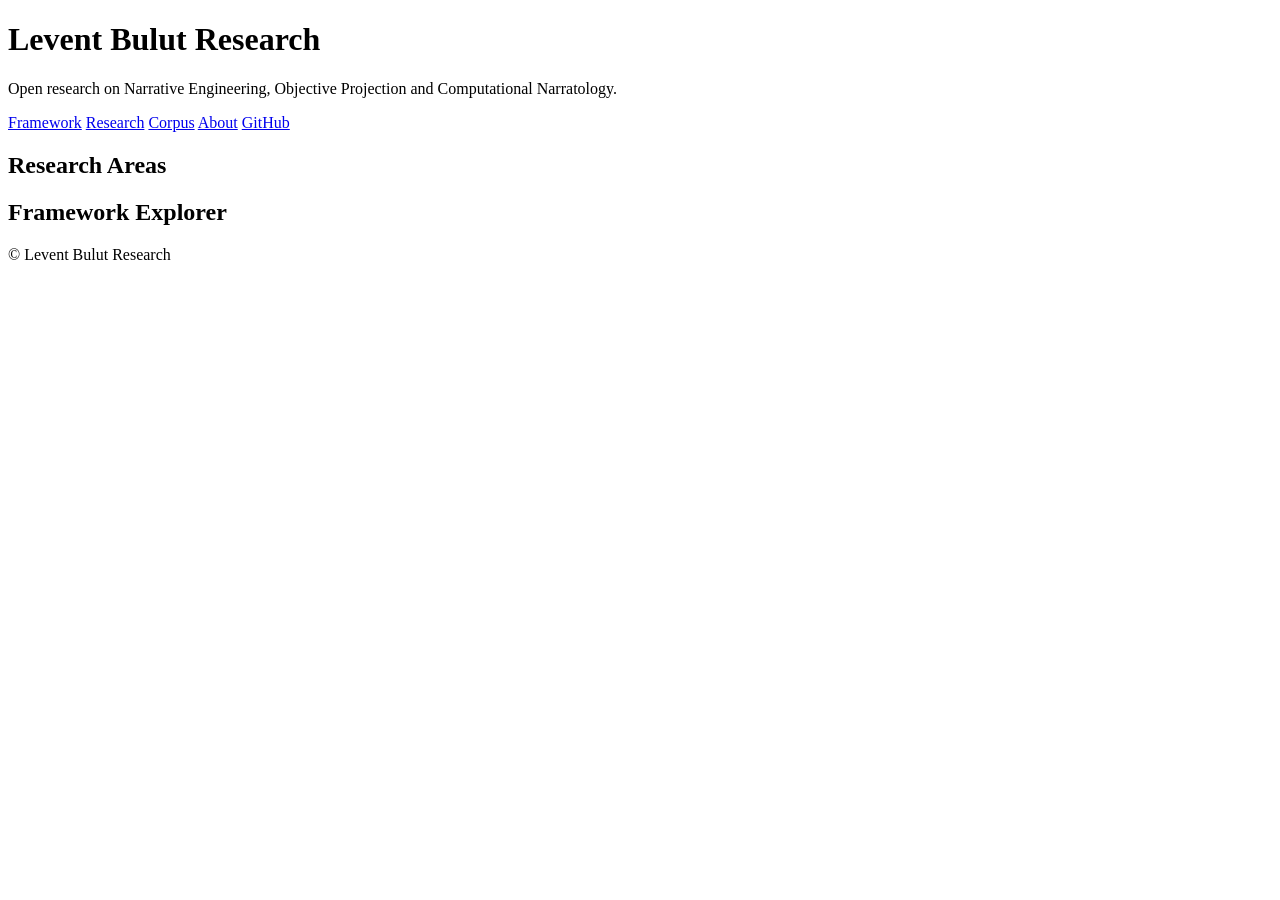
==== index.html @ 1f88582b "Create index.html" ====
<!DOCTYPE html>
<html lang="en">
<head>

<meta charset="utf-8">
<meta name="viewport" content="width=device-width, initial-scale=1">

<title>Levent Bulut Research</title>

<link rel="stylesheet" href="style.css">

</head>

<body>

<header>

<h1>Levent Bulut Research</h1>

<p>
Open research on Narrative Engineering,
Objective Projection and Computational Narratology.
</p>

<nav>

<a href="#">Framework</a>

<a href="#">Research</a>

<a href="https://leventbulut.com/corpus/">Corpus</a>

<a href="https://leventbulut.com/about/">About</a>

<a href="https://github.com/levent-bulut">GitHub</a>

</nav>

</header>

<main>

<section id="research">

<h2>Research Areas</h2>

<div id="research-grid"></div>

</section>

<section>

<h2>Framework Explorer</h2>

<div id="framework"></div>

</section>

</main>

<footer>

<p>© Levent Bulut Research</p>

</footer>

<script src="script.js"></script>

</body>

</html>
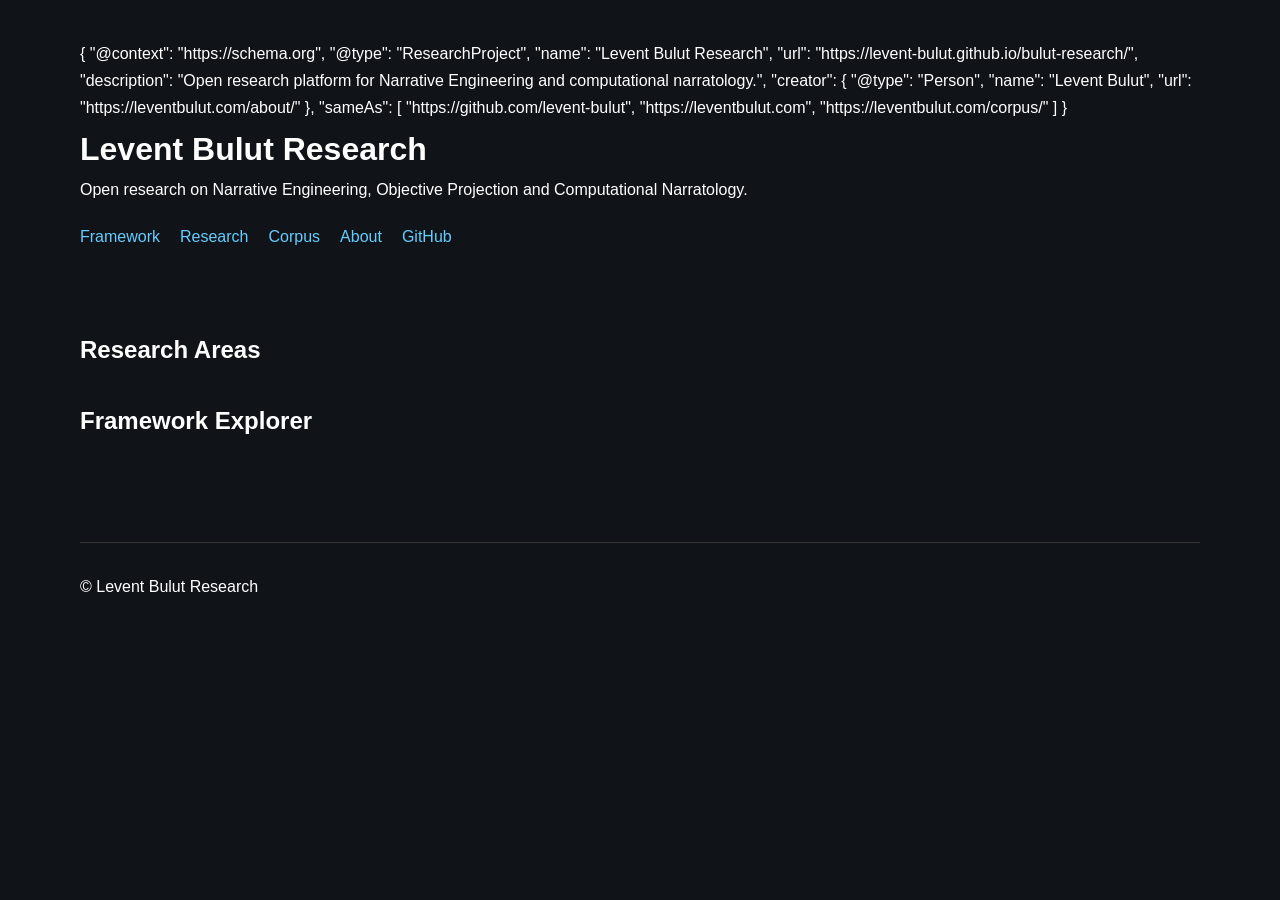
==== commit bd73bff3: "Update index.html" ====
--- a/index.html
+++ b/index.html
@@ -8,6 +8,54 @@
 <title>Levent Bulut Research</title>
 
 <link rel="stylesheet" href="style.css">
+  <meta property="og:type" content="website">
+
+<meta property="og:title" content="Levent Bulut Research">
+
+<meta property="og:description" content="Open research platform for Narrative Engineering.">
+
+<meta property="og:url" content="https://levent-bulut.github.io/bulut-research/">
+
+<meta property="og:site_name" content="Levent Bulut Research">
+
+<meta property="og:image" content="assets/social-preview.png">
+  <meta name="twitter:card" content="summary_large_image">
+
+<meta name="twitter:title" content="Levent Bulut Research">
+
+<meta name="twitter:description" content="Open research platform for Narrative Engineering.">
+
+<meta name="twitter:image" content="assets/social-preview.png">
+  {
+  "@context": "https://schema.org",
+  "@type": "ResearchProject",
+  "name": "Levent Bulut Research",
+  "url": "https://levent-bulut.github.io/bulut-research/",
+  "description": "Open research platform for Narrative Engineering and computational narratology.",
+  "creator": {
+    "@type": "Person",
+    "name": "Levent Bulut",
+    "url": "https://leventbulut.com/about/"
+  },
+  "sameAs": [
+    "https://github.com/levent-bulut",
+    "https://leventbulut.com",
+    "https://leventbulut.com/corpus/"
+  ]
+}
+  <meta name="description" content="Open research platform for Narrative Engineering, Objective Projection, computational narratology, datasets and publications.">
+
+<meta name="author" content="Levent Bulut">
+
+<meta name="keywords" content="Narrative Engineering,Objective Projection,Narrative Entropy,Information Friction,Computational Narratology,Corpus">
+
+<meta name="robots" content="index,follow,max-image-preview:large,max-snippet:-1,max-video-preview:-1">
+
+<link rel="canonical" href="https://levent-bulut.github.io/bulut-research/">
+
+<link rel="manifest" href="manifest.webmanifest">
+
+<meta name="theme-color" content="#101418">
 
 </head>
 
--- a/style.css
+++ b/style.css
@@ -0,0 +1,87 @@
+*{
+margin:0;
+padding:0;
+box-sizing:border-box;
+}
+
+body{
+
+font-family:Inter,Arial,sans-serif;
+
+background:#101418;
+
+color:white;
+
+line-height:1.7;
+
+max-width:1200px;
+
+margin:auto;
+
+padding:40px;
+
+}
+
+header{
+
+margin-bottom:80px;
+
+}
+
+nav{
+
+display:flex;
+
+gap:20px;
+
+margin-top:20px;
+
+flex-wrap:wrap;
+
+}
+
+nav a{
+
+text-decoration:none;
+
+color:#66ccff;
+
+}
+
+#research-grid{
+
+display:grid;
+
+grid-template-columns:repeat(auto-fit,minmax(260px,1fr));
+
+gap:24px;
+
+margin-top:30px;
+
+}
+
+.card{
+
+border:1px solid #333;
+
+padding:20px;
+
+border-radius:12px;
+
+}
+
+.card h3{
+
+margin-bottom:12px;
+
+}
+
+footer{
+
+margin-top:100px;
+
+padding:30px 0;
+
+border-top:1px solid #333;
+
+}
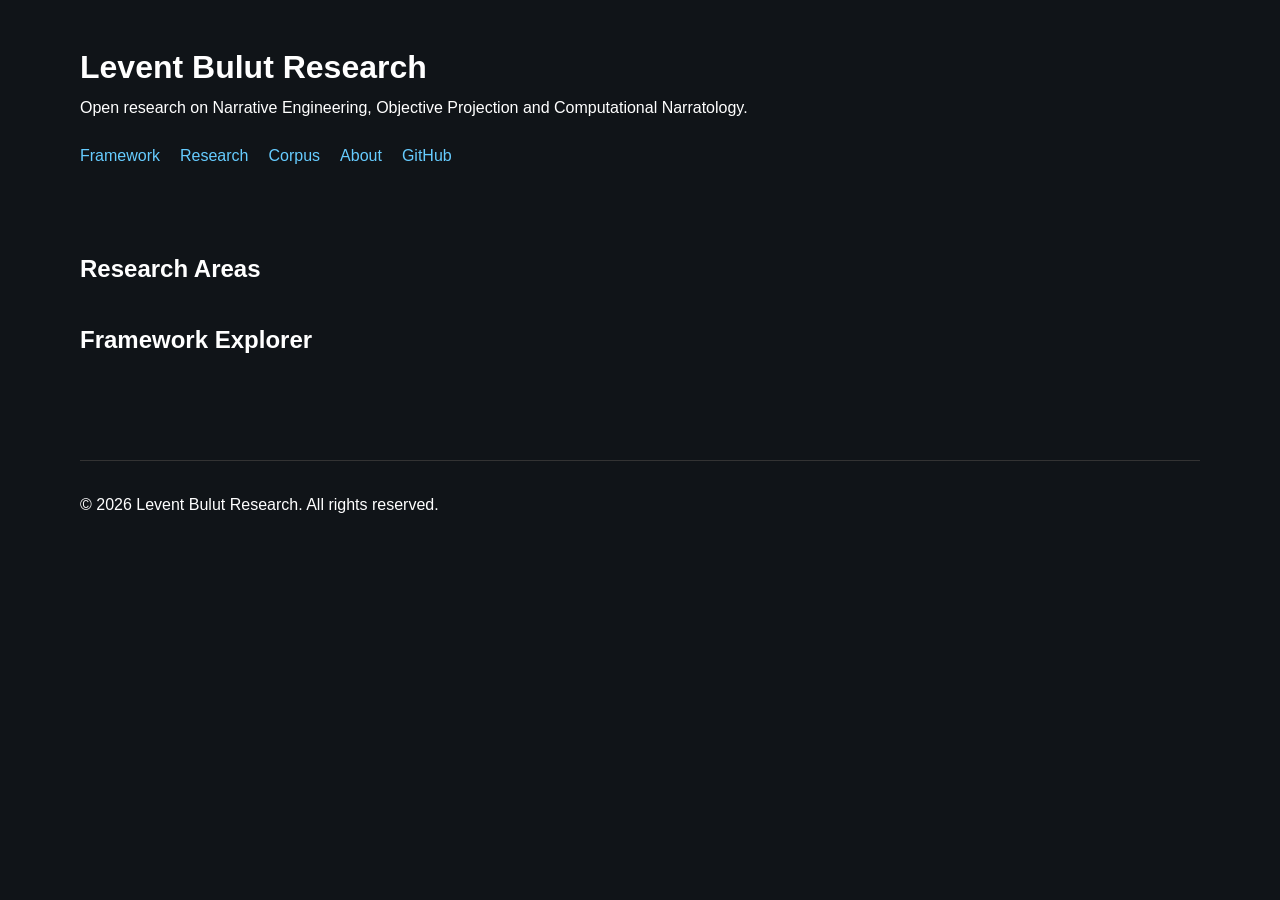
==== commit 0f5ef4ed: "Update index.html" ====
--- a/index.html
+++ b/index.html
@@ -1,32 +1,77 @@
 <!DOCTYPE html>
 <html lang="en">
+
 <head>
 
-<meta charset="utf-8">
-<meta name="viewport" content="width=device-width, initial-scale=1">
+    <meta charset="utf-8">
+    <meta name="viewport" content="width=device-width, initial-scale=1">
 
-<title>Levent Bulut Research</title>
+    <title>Levent Bulut Research</title>
 
-<link rel="stylesheet" href="style.css">
-  <meta property="og:type" content="website">
+    <!-- SEO -->
 
-<meta property="og:title" content="Levent Bulut Research">
+    <meta name="description"
+        content="Open research platform for Narrative Engineering, Objective Projection, computational narratology, datasets and publications.">
 
-<meta property="og:description" content="Open research platform for Narrative Engineering.">
+    <meta name="keywords"
+        content="Narrative Engineering,Objective Projection,Narrative Entropy,Information Friction,Narrative Gravity,Narrative Inertia,Summarization Bias,Computational Narratology,Corpus">
 
-<meta property="og:url" content="https://levent-bulut.github.io/bulut-research/">
+    <meta name="author" content="Levent Bulut">
 
-<meta property="og:site_name" content="Levent Bulut Research">
+    <meta name="robots"
+        content="index,follow,max-image-preview:large,max-snippet:-1,max-video-preview:-1">
 
-<meta property="og:image" content="assets/social-preview.png">
-  <meta name="twitter:card" content="summary_large_image">
+    <link rel="canonical"
+        href="https://levent-bulut.github.io/bulut-research/">
 
-<meta name="twitter:title" content="Levent Bulut Research">
+    <meta name="theme-color" content="#101418">
 
-<meta name="twitter:description" content="Open research platform for Narrative Engineering.">
+    <meta name="color-scheme" content="dark light">
 
-<meta name="twitter:image" content="assets/social-preview.png">
-  {
+    <link rel="manifest" href="manifest.webmanifest">
+
+    <!-- Icons -->
+
+    <link rel="icon" href="favicon.ico">
+
+    <link rel="apple-touch-icon" href="icons/icon-192.png">
+
+    <!-- Open Graph -->
+
+    <meta property="og:type" content="website">
+
+    <meta property="og:title" content="Levent Bulut Research">
+
+    <meta property="og:description"
+        content="Open research platform for Narrative Engineering and computational narratology.">
+
+    <meta property="og:url"
+        content="https://levent-bulut.github.io/bulut-research/">
+
+    <meta property="og:site_name"
+        content="Levent Bulut Research">
+
+    <meta property="og:image"
+        content="https://levent-bulut.github.io/bulut-research/assets/social-preview.png">
+
+    <!-- Twitter -->
+
+    <meta name="twitter:card"
+        content="summary_large_image">
+
+    <meta name="twitter:title"
+        content="Levent Bulut Research">
+
+    <meta name="twitter:description"
+        content="Open research platform for Narrative Engineering and computational narratology.">
+
+    <meta name="twitter:image"
+        content="https://levent-bulut.github.io/bulut-research/assets/social-preview.png">
+
+    <!-- JSON-LD -->
+
+    <script type="application/ld+json">
+{
   "@context": "https://schema.org",
   "@type": "ResearchProject",
   "name": "Levent Bulut Research",
@@ -43,19 +88,11 @@
     "https://leventbulut.com/corpus/"
   ]
 }
-  <meta name="description" content="Open research platform for Narrative Engineering, Objective Projection, computational narratology, datasets and publications.">
+</script>
 
-<meta name="author" content="Levent Bulut">
+    <!-- CSS -->
 
-<meta name="keywords" content="Narrative Engineering,Objective Projection,Narrative Entropy,Information Friction,Computational Narratology,Corpus">
-
-<meta name="robots" content="index,follow,max-image-preview:large,max-snippet:-1,max-video-preview:-1">
-
-<link rel="canonical" href="https://levent-bulut.github.io/bulut-research/">
-
-<link rel="manifest" href="manifest.webmanifest">
-
-<meta name="theme-color" content="#101418">
+    <link rel="stylesheet" href="style.css">
 
 </head>
 
@@ -63,26 +100,26 @@
 
 <header>
 
-<h1>Levent Bulut Research</h1>
+    <h1>Levent Bulut Research</h1>
 
-<p>
-Open research on Narrative Engineering,
-Objective Projection and Computational Narratology.
-</p>
+    <p>
+        Open research on Narrative Engineering,
+        Objective Projection and Computational Narratology.
+    </p>
 
-<nav>
+    <nav>
 
-<a href="#">Framework</a>
+        <a href="#">Framework</a>
 
-<a href="#">Research</a>
+        <a href="#">Research</a>
 
-<a href="https://leventbulut.com/corpus/">Corpus</a>
+        <a href="https://leventbulut.com/corpus/" target="_blank">Corpus</a>
 
-<a href="https://leventbulut.com/about/">About</a>
+        <a href="https://leventbulut.com/about/" target="_blank">About</a>
 
-<a href="https://github.com/levent-bulut">GitHub</a>
+        <a href="https://github.com/levent-bulut" target="_blank">GitHub</a>
 
-</nav>
+    </nav>
 
 </header>
 
@@ -90,17 +127,17 @@
 
 <section id="research">
 
-<h2>Research Areas</h2>
+    <h2>Research Areas</h2>
 
-<div id="research-grid"></div>
+    <div id="research-grid"></div>
 
 </section>
 
-<section>
+<section id="framework">
 
-<h2>Framework Explorer</h2>
+    <h2>Framework Explorer</h2>
 
-<div id="framework"></div>
+    <div id="framework"></div>
 
 </section>
 
@@ -108,7 +145,7 @@
 
 <footer>
 
-<p>© Levent Bulut Research</p>
+    <p>© 2026 Levent Bulut Research. All rights reserved.</p>
 
 </footer>
 
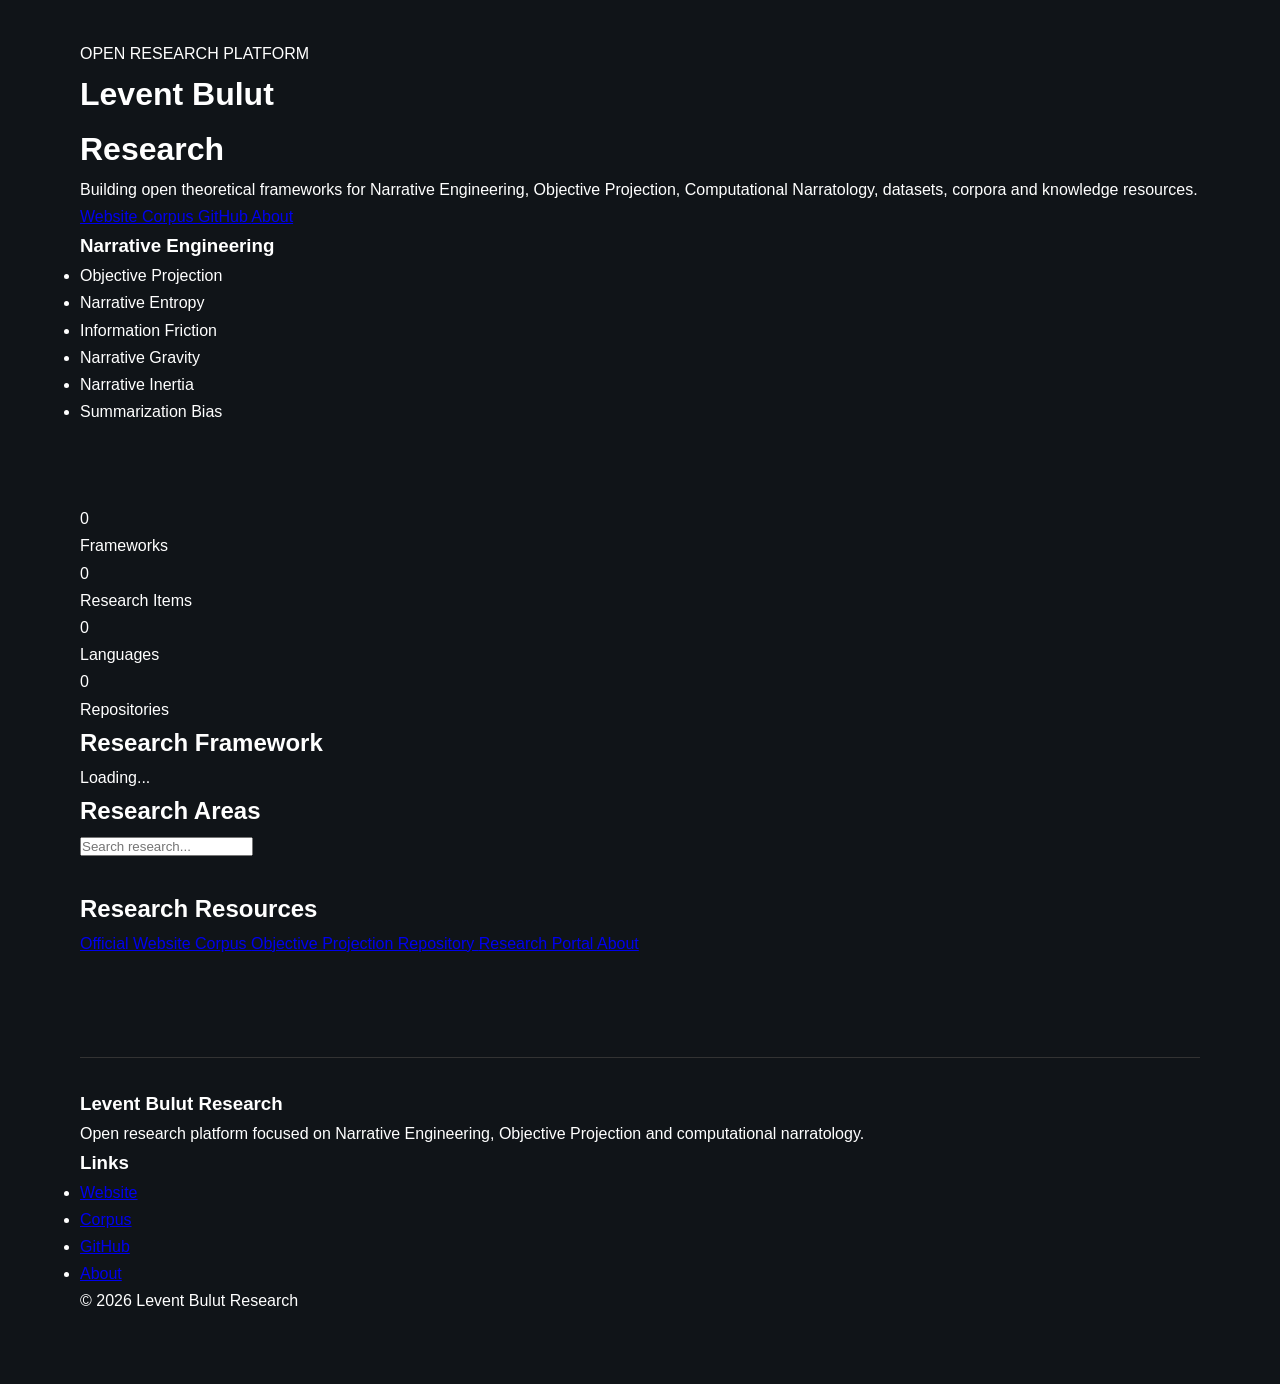
==== commit 13746e20: "Update index.html" ====
--- a/index.html
+++ b/index.html
@@ -3,149 +3,357 @@
 
 <head>
 
-    <meta charset="utf-8">
-    <meta name="viewport" content="width=device-width, initial-scale=1">
-
-    <title>Levent Bulut Research</title>
-
-    <!-- SEO -->
-
-    <meta name="description"
-        content="Open research platform for Narrative Engineering, Objective Projection, computational narratology, datasets and publications.">
-
-    <meta name="keywords"
-        content="Narrative Engineering,Objective Projection,Narrative Entropy,Information Friction,Narrative Gravity,Narrative Inertia,Summarization Bias,Computational Narratology,Corpus">
-
-    <meta name="author" content="Levent Bulut">
-
-    <meta name="robots"
-        content="index,follow,max-image-preview:large,max-snippet:-1,max-video-preview:-1">
-
-    <link rel="canonical"
-        href="https://levent-bulut.github.io/bulut-research/">
-
-    <meta name="theme-color" content="#101418">
-
-    <meta name="color-scheme" content="dark light">
-
-    <link rel="manifest" href="manifest.webmanifest">
-
-    <!-- Icons -->
-
-    <link rel="icon" href="favicon.ico">
-
-    <link rel="apple-touch-icon" href="icons/icon-192.png">
-
-    <!-- Open Graph -->
-
-    <meta property="og:type" content="website">
-
-    <meta property="og:title" content="Levent Bulut Research">
-
-    <meta property="og:description"
-        content="Open research platform for Narrative Engineering and computational narratology.">
-
-    <meta property="og:url"
-        content="https://levent-bulut.github.io/bulut-research/">
-
-    <meta property="og:site_name"
-        content="Levent Bulut Research">
-
-    <meta property="og:image"
-        content="https://levent-bulut.github.io/bulut-research/assets/social-preview.png">
-
-    <!-- Twitter -->
-
-    <meta name="twitter:card"
-        content="summary_large_image">
-
-    <meta name="twitter:title"
-        content="Levent Bulut Research">
-
-    <meta name="twitter:description"
-        content="Open research platform for Narrative Engineering and computational narratology.">
-
-    <meta name="twitter:image"
-        content="https://levent-bulut.github.io/bulut-research/assets/social-preview.png">
-
-    <!-- JSON-LD -->
-
-    <script type="application/ld+json">
+<meta charset="UTF-8">
+<meta name="viewport" content="width=device-width, initial-scale=1.0">
+
+<title>Levent Bulut Research</title>
+
+<meta name="description" content="Open research platform for Narrative Engineering, Objective Projection, computational narratology, datasets and publications.">
+
+<meta name="keywords" content="Narrative Engineering,Objective Projection,Narrative Entropy,Information Friction,Narrative Gravity,Narrative Inertia,Summarization Bias,Computational Narratology">
+
+<meta name="author" content="Levent Bulut">
+
+<meta name="robots" content="index,follow,max-image-preview:large,max-snippet:-1,max-video-preview:-1">
+
+<link rel="canonical" href="https://levent-bulut.github.io/bulut-research/">
+
+<meta name="theme-color" content="#101418">
+
+<meta name="color-scheme" content="dark light">
+
+<link rel="manifest" href="manifest.webmanifest">
+
+<link rel="icon" href="favicon.ico">
+
+<link rel="apple-touch-icon" href="icons/icon-192.png">
+
+<meta property="og:type" content="website">
+<meta property="og:title" content="Levent Bulut Research">
+<meta property="og:description" content="Open Research Platform for Narrative Engineering">
+<meta property="og:url" content="https://levent-bulut.github.io/bulut-research/">
+<meta property="og:image" content="https://levent-bulut.github.io/bulut-research/assets/social-preview.png">
+
+<meta name="twitter:card" content="summary_large_image">
+<meta name="twitter:title" content="Levent Bulut Research">
+<meta name="twitter:description" content="Open Research Platform for Narrative Engineering">
+<meta name="twitter:image" content="https://levent-bulut.github.io/bulut-research/assets/social-preview.png">
+
+<script type="application/ld+json">
 {
-  "@context": "https://schema.org",
-  "@type": "ResearchProject",
-  "name": "Levent Bulut Research",
-  "url": "https://levent-bulut.github.io/bulut-research/",
-  "description": "Open research platform for Narrative Engineering and computational narratology.",
-  "creator": {
-    "@type": "Person",
-    "name": "Levent Bulut",
-    "url": "https://leventbulut.com/about/"
-  },
-  "sameAs": [
-    "https://github.com/levent-bulut",
-    "https://leventbulut.com",
-    "https://leventbulut.com/corpus/"
-  ]
+"@context":"https://schema.org",
+"@type":"ResearchProject",
+"name":"Levent Bulut Research",
+"url":"https://levent-bulut.github.io/bulut-research/",
+"description":"Open research platform for Narrative Engineering and computational narratology.",
+"creator":{
+"@type":"Person",
+"name":"Levent Bulut",
+"url":"https://leventbulut.com/about/"
+},
+"sameAs":[
+"https://github.com/levent-bulut",
+"https://leventbulut.com",
+"https://leventbulut.com/corpus/"
+]
 }
 </script>
 
-    <!-- CSS -->
-
-    <link rel="stylesheet" href="style.css">
+<link rel="stylesheet" href="style.css">
 
 </head>
 
 <body>
 
-<header>
-
-    <h1>Levent Bulut Research</h1>
-
-    <p>
-        Open research on Narrative Engineering,
-        Objective Projection and Computational Narratology.
-    </p>
-
-    <nav>
-
-        <a href="#">Framework</a>
-
-        <a href="#">Research</a>
-
-        <a href="https://leventbulut.com/corpus/" target="_blank">Corpus</a>
-
-        <a href="https://leventbulut.com/about/" target="_blank">About</a>
-
-        <a href="https://github.com/levent-bulut" target="_blank">GitHub</a>
-
-    </nav>
+<header class="hero">
+
+<div class="hero-left">
+
+<div class="badge">
+
+OPEN RESEARCH PLATFORM
+
+</div>
+
+<h1>
+
+Levent Bulut<br>
+
+Research
+
+</h1>
+
+<p class="hero-text">
+
+Building open theoretical frameworks for Narrative Engineering,
+Objective Projection, Computational Narratology,
+datasets, corpora and knowledge resources.
+
+</p>
+
+<div class="hero-buttons">
+
+<a href="https://leventbulut.com" target="_blank" class="button">
+
+Website
+
+</a>
+
+<a href="https://leventbulut.com/corpus/" target="_blank" class="button">
+
+Corpus
+
+</a>
+
+<a href="https://github.com/levent-bulut" target="_blank" class="button">
+
+GitHub
+
+</a>
+
+<a href="https://leventbulut.com/about/" target="_blank" class="button">
+
+About
+
+</a>
+
+</div>
+
+</div>
+
+<div class="hero-right">
+
+<div class="framework-preview">
+
+<h3>
+
+Narrative Engineering
+
+</h3>
+
+<ul>
+
+<li>Objective Projection</li>
+
+<li>Narrative Entropy</li>
+
+<li>Information Friction</li>
+
+<li>Narrative Gravity</li>
+
+<li>Narrative Inertia</li>
+
+<li>Summarization Bias</li>
+
+</ul>
+
+</div>
+
+</div>
 
 </header>
 
-<main>
-
-<section id="research">
-
-    <h2>Research Areas</h2>
-
-    <div id="research-grid"></div>
+<section class="stats">
+
+<div class="stat-card">
+
+<span id="frameworkCount">0</span>
+
+<p>Frameworks</p>
+
+</div>
+
+<div class="stat-card">
+
+<span id="publicationCount">0</span>
+
+<p>Research Items</p>
+
+</div>
+
+<div class="stat-card">
+
+<span id="languageCount">0</span>
+
+<p>Languages</p>
+
+</div>
+
+<div class="stat-card">
+
+<span id="repositoryCount">0</span>
+
+<p>Repositories</p>
+
+</div>
 
 </section>
 
-<section id="framework">
-
-    <h2>Framework Explorer</h2>
-
-    <div id="framework"></div>
+<section class="section">
+
+<h2>
+
+Research Framework
+
+</h2>
+
+<div id="framework">
+
+Loading...
+
+</div>
 
 </section>
 
-</main>
+<section class="section">
+
+<div class="section-title">
+
+<h2>
+
+Research Areas
+
+</h2>
+
+<input
+type="search"
+id="search"
+placeholder="Search research...">
+
+</div>
+
+<div id="research-grid">
+
+</div>
+
+</section>
+
+<section class="section">
+
+<h2>
+
+Research Resources
+
+</h2>
+
+<div class="resources">
+
+<a href="https://leventbulut.com" target="_blank">
+
+Official Website
+
+</a>
+
+<a href="https://leventbulut.com/corpus/" target="_blank">
+
+Corpus
+
+</a>
+
+<a href="https://github.com/levent-bulut/objective-projection" target="_blank">
+
+Objective Projection Repository
+
+</a>
+
+<a href="https://github.com/levent-bulut/bulut-research" target="_blank">
+
+Research Portal
+
+</a>
+
+<a href="https://leventbulut.com/about/" target="_blank">
+
+About
+
+</a>
+
+</div>
+
+</section>
 
 <footer>
 
-    <p>© 2026 Levent Bulut Research. All rights reserved.</p>
+<div class="footer-grid">
+
+<div>
+
+<h3>
+
+Levent Bulut Research
+
+</h3>
+
+<p>
+
+Open research platform focused on Narrative Engineering,
+Objective Projection and computational narratology.
+
+</p>
+
+</div>
+
+<div>
+
+<h3>
+
+Links
+
+</h3>
+
+<ul>
+
+<li>
+
+<a href="https://leventbulut.com">
+
+Website
+
+</a>
+
+</li>
+
+<li>
+
+<a href="https://leventbulut.com/corpus/">
+
+Corpus
+
+</a>
+
+</li>
+
+<li>
+
+<a href="https://github.com/levent-bulut">
+
+GitHub
+
+</a>
+
+</li>
+
+<li>
+
+<a href="https://leventbulut.com/about/">
+
+About
+
+</a>
+
+</li>
+
+</ul>
+
+</div>
+
+</div>
+
+<div class="copyright">
+
+© 2026 Levent Bulut Research
+
+</div>
 
 </footer>
 
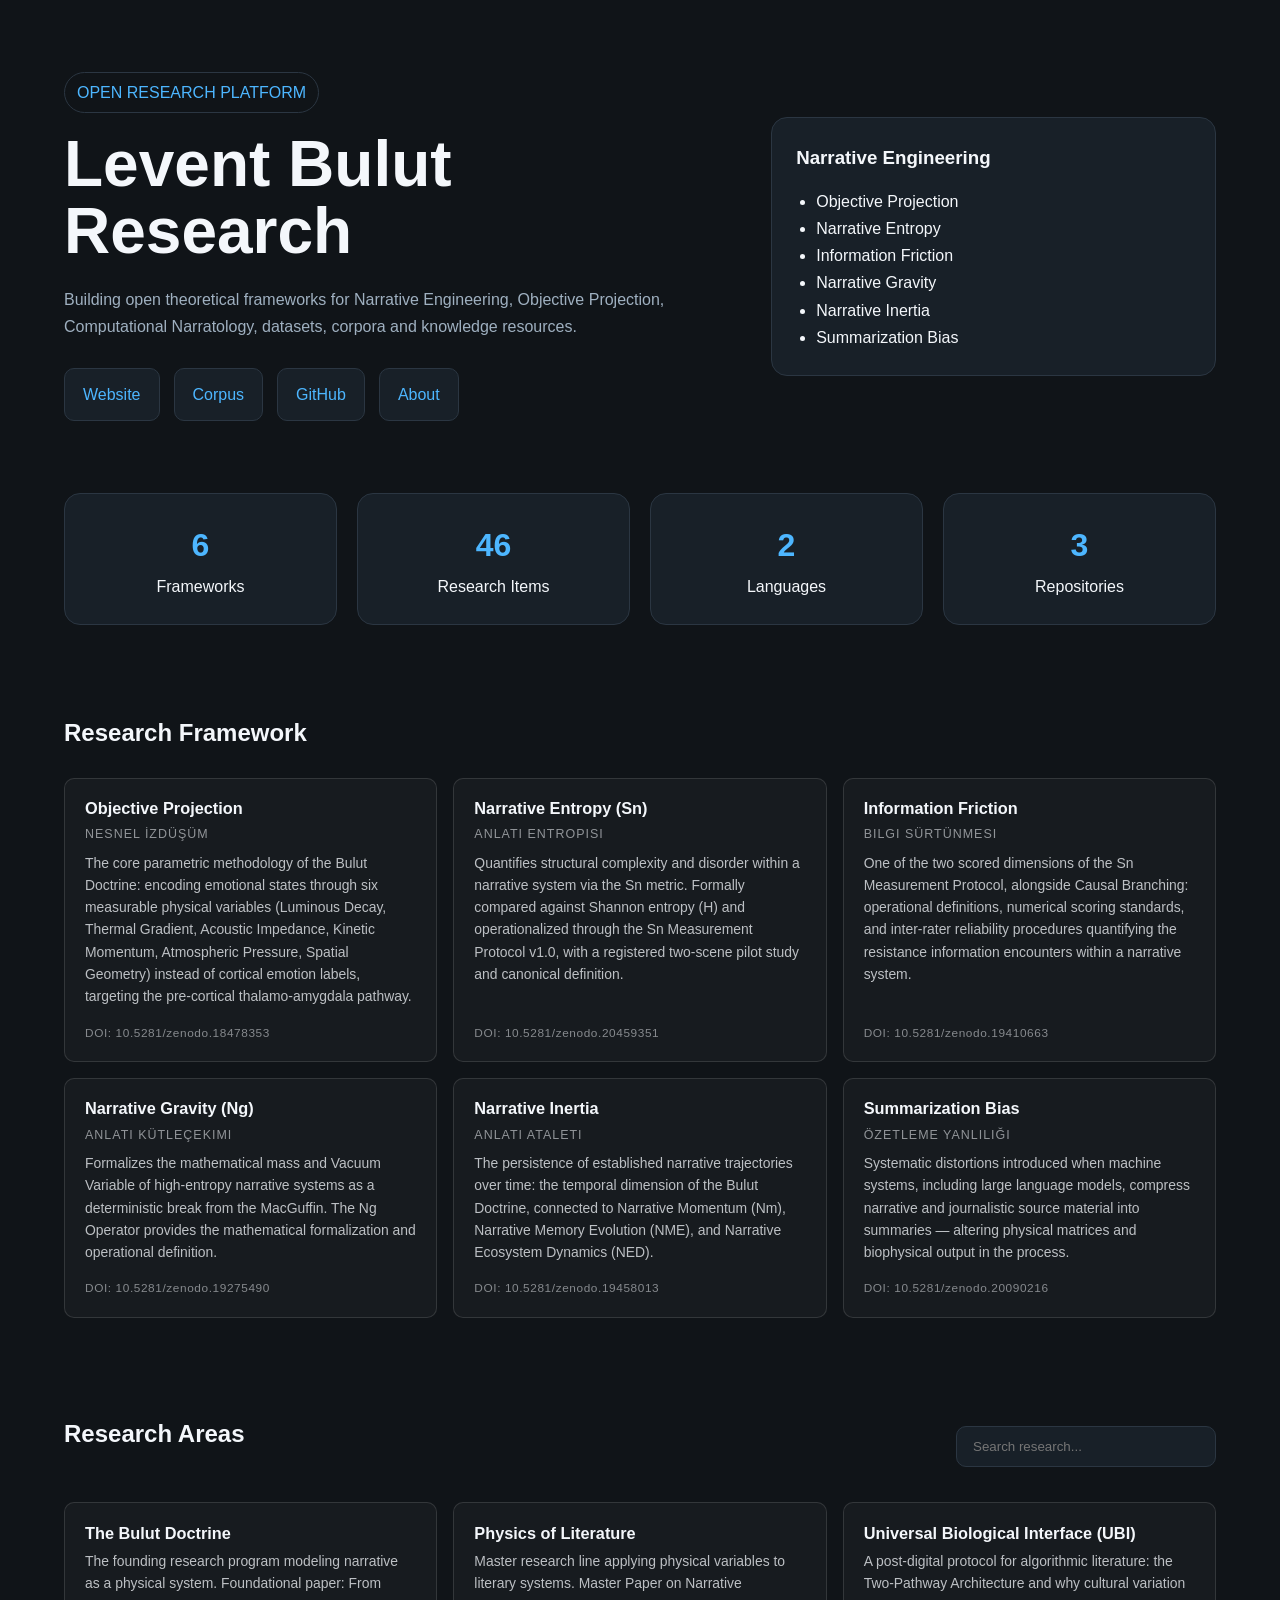
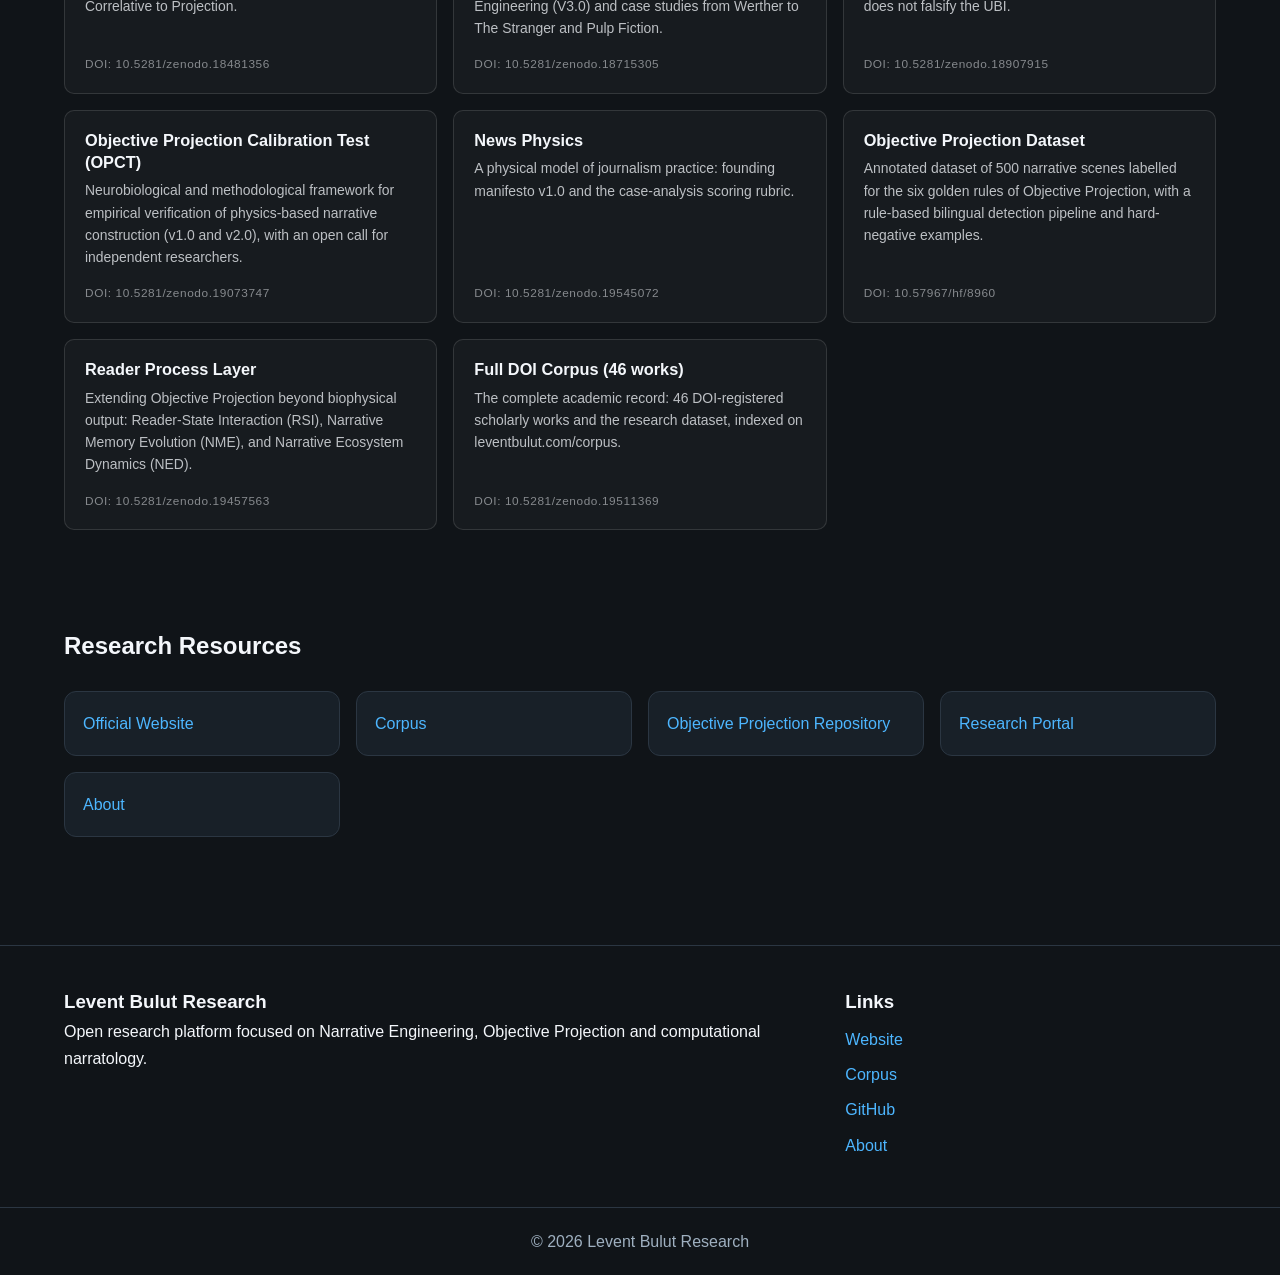
==== commit 8e7da39a: "Update index.html" ====
--- a/index.html
+++ b/index.html
@@ -1,44 +1,28 @@
 <!DOCTYPE html>
 <html lang="en">
-
 <head>
-
 <meta charset="UTF-8">
 <meta name="viewport" content="width=device-width, initial-scale=1.0">
-
 <title>Levent Bulut Research</title>
-
 <meta name="description" content="Open research platform for Narrative Engineering, Objective Projection, computational narratology, datasets and publications.">
-
 <meta name="keywords" content="Narrative Engineering,Objective Projection,Narrative Entropy,Information Friction,Narrative Gravity,Narrative Inertia,Summarization Bias,Computational Narratology">
-
 <meta name="author" content="Levent Bulut">
-
 <meta name="robots" content="index,follow,max-image-preview:large,max-snippet:-1,max-video-preview:-1">
-
 <link rel="canonical" href="https://levent-bulut.github.io/bulut-research/">
-
 <meta name="theme-color" content="#101418">
-
 <meta name="color-scheme" content="dark light">
-
 <link rel="manifest" href="manifest.webmanifest">
-
 <link rel="icon" href="favicon.ico">
-
 <link rel="apple-touch-icon" href="icons/icon-192.png">
-
 <meta property="og:type" content="website">
 <meta property="og:title" content="Levent Bulut Research">
 <meta property="og:description" content="Open Research Platform for Narrative Engineering">
 <meta property="og:url" content="https://levent-bulut.github.io/bulut-research/">
 <meta property="og:image" content="https://levent-bulut.github.io/bulut-research/assets/social-preview.png">
-
 <meta name="twitter:card" content="summary_large_image">
 <meta name="twitter:title" content="Levent Bulut Research">
 <meta name="twitter:description" content="Open Research Platform for Narrative Engineering">
 <meta name="twitter:image" content="https://levent-bulut.github.io/bulut-research/assets/social-preview.png">
-
 <script type="application/ld+json">
 {
 "@context":"https://schema.org",
@@ -58,11 +42,8 @@
 ]
 }
 </script>
-
 <link rel="stylesheet" href="style.css">
-
 </head>
-
 <body>
 
 <header class="hero">
@@ -70,85 +51,51 @@
 <div class="hero-left">
 
 <div class="badge">
-
 OPEN RESEARCH PLATFORM
-
 </div>
 
 <h1>
-
 Levent Bulut<br>
-
 Research
-
 </h1>
 
 <p class="hero-text">
-
 Building open theoretical frameworks for Narrative Engineering,
 Objective Projection, Computational Narratology,
 datasets, corpora and knowledge resources.
-
 </p>
 
 <div class="hero-buttons">
-
 <a href="https://leventbulut.com" target="_blank" class="button">
-
 Website
-
-</a>
-
+</a>
 <a href="https://leventbulut.com/corpus/" target="_blank" class="button">
-
 Corpus
-
-</a>
-
+</a>
 <a href="https://github.com/levent-bulut" target="_blank" class="button">
-
 GitHub
-
-</a>
-
+</a>
 <a href="https://leventbulut.com/about/" target="_blank" class="button">
-
 About
-
-</a>
-
+</a>
 </div>
 
 </div>
 
 <div class="hero-right">
-
 <div class="framework-preview">
-
 <h3>
-
 Narrative Engineering
-
 </h3>
-
 <ul>
-
-<li>Objective Projection</li>
-
-<li>Narrative Entropy</li>
-
-<li>Information Friction</li>
-
-<li>Narrative Gravity</li>
-
-<li>Narrative Inertia</li>
-
-<li>Summarization Bias</li>
-
+<li><a href="framework/objective-projection/">Objective Projection</a></li>
+<li><a href="framework/narrative-entropy/">Narrative Entropy</a></li>
+<li><a href="framework/information-friction/">Information Friction</a></li>
+<li><a href="framework/narrative-gravity/">Narrative Gravity</a></li>
+<li><a href="framework/narrative-inertia/">Narrative Inertia</a></li>
+<li><a href="framework/summarization-bias/">Summarization Bias</a></li>
 </ul>
-
-</div>
-
+</div>
 </div>
 
 </header>
@@ -156,120 +103,71 @@
 <section class="stats">
 
 <div class="stat-card">
-
 <span id="frameworkCount">0</span>
-
 <p>Frameworks</p>
-
-</div>
-
-<div class="stat-card">
-
+</div>
+
+<div class="stat-card">
 <span id="publicationCount">0</span>
-
 <p>Research Items</p>
-
-</div>
-
-<div class="stat-card">
-
+</div>
+
+<div class="stat-card">
 <span id="languageCount">0</span>
-
 <p>Languages</p>
-
-</div>
-
-<div class="stat-card">
-
+</div>
+
+<div class="stat-card">
 <span id="repositoryCount">0</span>
-
 <p>Repositories</p>
-
 </div>
 
 </section>
 
 <section class="section">
-
 <h2>
-
 Research Framework
-
 </h2>
-
 <div id="framework">
-
 Loading...
-
-</div>
-
+</div>
 </section>
 
 <section class="section">
-
 <div class="section-title">
-
 <h2>
-
 Research Areas
-
 </h2>
-
 <input
 type="search"
 id="search"
 placeholder="Search research...">
-
-</div>
-
+</div>
 <div id="research-grid">
-
-</div>
-
+</div>
 </section>
 
 <section class="section">
-
 <h2>
-
 Research Resources
-
 </h2>
-
 <div class="resources">
-
 <a href="https://leventbulut.com" target="_blank">
-
 Official Website
-
-</a>
-
+</a>
 <a href="https://leventbulut.com/corpus/" target="_blank">
-
 Corpus
-
-</a>
-
+</a>
 <a href="https://github.com/levent-bulut/objective-projection" target="_blank">
-
 Objective Projection Repository
-
-</a>
-
+</a>
 <a href="https://github.com/levent-bulut/bulut-research" target="_blank">
-
 Research Portal
-
-</a>
-
+</a>
 <a href="https://leventbulut.com/about/" target="_blank">
-
 About
-
-</a>
-
-</div>
-
+</a>
+</div>
 </section>
 
 <footer>
@@ -277,88 +175,51 @@
 <div class="footer-grid">
 
 <div>
-
 <h3>
-
 Levent Bulut Research
-
 </h3>
-
 <p>
-
 Open research platform focused on Narrative Engineering,
 Objective Projection and computational narratology.
-
 </p>
-
 </div>
 
 <div>
-
 <h3>
-
 Links
-
 </h3>
-
 <ul>
-
-<li>
-
+<li>
 <a href="https://leventbulut.com">
-
 Website
-
-</a>
-
-</li>
-
-<li>
-
+</a>
+</li>
+<li>
 <a href="https://leventbulut.com/corpus/">
-
 Corpus
-
-</a>
-
-</li>
-
-<li>
-
+</a>
+</li>
+<li>
 <a href="https://github.com/levent-bulut">
-
 GitHub
-
-</a>
-
-</li>
-
-<li>
-
+</a>
+</li>
+<li>
 <a href="https://leventbulut.com/about/">
-
 About
-
-</a>
-
-</li>
-
+</a>
+</li>
 </ul>
-
 </div>
 
 </div>
 
 <div class="copyright">
-
 © 2026 Levent Bulut Research
-
 </div>
 
 </footer>
 
 <script src="script.js"></script>
-
 </body>
-
 </html>
--- a/style.css
+++ b/style.css
@@ -1,87 +1,277 @@
-*{
-margin:0;
-padding:0;
-box-sizing:border-box;
-}
-
+/* Levent Bulut Research - style.css */
+:root{
+ --bg:#101418;
+ --card:#182028;
+ --text:#f4f7fb;
+ --muted:#9fb0c0;
+ --accent:#4db6ff;
+ --border:#2b3642;
+ --max:1200px;
+}
+*{margin:0;padding:0;box-sizing:border-box}
+html{scroll-behavior:smooth}
 body{
-
-font-family:Inter,Arial,sans-serif;
-
-background:#101418;
-
-color:white;
-
-line-height:1.7;
-
-max-width:1200px;
-
-margin:auto;
-
-padding:40px;
-
-}
-
-header{
-
-margin-bottom:80px;
-
-}
-
-nav{
-
-display:flex;
-
-gap:20px;
-
-margin-top:20px;
-
-flex-wrap:wrap;
-
-}
-
-nav a{
-
-text-decoration:none;
-
-color:#66ccff;
-
-}
-
+ font-family:Inter,Arial,sans-serif;
+ background:var(--bg);
+ color:var(--text);
+ line-height:1.7;
+}
+a{color:var(--accent);text-decoration:none}
+img{max-width:100%}
+.hero{
+ max-width:var(--max);
+ margin:auto;
+ padding:72px 24px;
+ display:grid;
+ grid-template-columns:1.2fr .8fr;
+ gap:40px;
+ align-items:center;
+}
+.badge{
+ display:inline-block;
+ padding:6px 12px;
+ border:1px solid var(--border);
+ border-radius:999px;
+ color:var(--accent);
+ margin-bottom:18px;
+}
+.hero h1{
+ font-size:clamp(2.5rem,5vw,4.5rem);
+ line-height:1.05;
+ margin-bottom:20px;
+}
+.hero-text{color:var(--muted);max-width:700px}
+.hero-buttons{
+ display:flex;flex-wrap:wrap;gap:14px;margin-top:28px
+}
+.button{
+ padding:12px 18px;
+ border:1px solid var(--border);
+ border-radius:10px;
+ background:var(--card);
+}
+.button:hover,.card:hover,.stat-card:hover{
+ transform:translateY(-2px);
+ transition:.2s;
+}
+.framework-preview{
+ background:var(--card);
+ border:1px solid var(--border);
+ border-radius:16px;
+ padding:24px;
+}
+.framework-preview ul{margin-top:14px;padding-left:20px}
+.stats{
+ max-width:var(--max);
+ margin:0 auto;
+ padding:0 24px 40px;
+ display:grid;
+ grid-template-columns:repeat(4,1fr);
+ gap:20px;
+}
+.stat-card{
+ background:var(--card);
+ border:1px solid var(--border);
+ border-radius:16px;
+ padding:24px;
+ text-align:center;
+}
+.stat-card span{
+ font-size:2rem;
+ font-weight:700;
+ color:var(--accent);
+}
+.section{
+ max-width:var(--max);
+ margin:auto;
+ padding:48px 24px;
+}
+.section h2{margin-bottom:24px}
+.section-title{
+ display:flex;
+ justify-content:space-between;
+ align-items:center;
+ gap:20px;
+ margin-bottom:24px;
+}
+#search{
+ background:var(--card);
+ color:var(--text);
+ border:1px solid var(--border);
+ border-radius:10px;
+ padding:12px 16px;
+ min-width:260px;
+}
 #research-grid{
-
-display:grid;
-
-grid-template-columns:repeat(auto-fit,minmax(260px,1fr));
-
-gap:24px;
-
-margin-top:30px;
-
-}
-
+ display:grid;
+ grid-template-columns:repeat(auto-fit,minmax(280px,1fr));
+ gap:24px;
+}
 .card{
-
-border:1px solid #333;
-
-padding:20px;
-
-border-radius:12px;
-
-}
-
-.card h3{
-
-margin-bottom:12px;
-
-}
-
+ background:var(--card);
+ border:1px solid var(--border);
+ border-radius:16px;
+ padding:20px;
+}
+.resources{
+ display:grid;
+ grid-template-columns:repeat(auto-fit,minmax(220px,1fr));
+ gap:16px;
+}
+.resources a{
+ display:block;
+ background:var(--card);
+ border:1px solid var(--border);
+ border-radius:12px;
+ padding:18px;
+}
 footer{
-
-margin-top:100px;
-
-padding:30px 0;
-
-border-top:1px solid #333;
-
-}
+ margin-top:60px;
+ border-top:1px solid var(--border);
+}
+.footer-grid{
+ max-width:var(--max);
+ margin:auto;
+ padding:40px 24px;
+ display:grid;
+ grid-template-columns:2fr 1fr;
+ gap:40px;
+}
+footer ul{list-style:none}
+footer li{margin:8px 0}
+.copyright{
+ text-align:center;
+ color:var(--muted);
+ padding:20px;
+ border-top:1px solid var(--border);
+}
+@media (max-width:900px){
+ .hero{grid-template-columns:1fr}
+ .stats{grid-template-columns:repeat(2,1fr)}
+ .footer-grid{grid-template-columns:1fr}
+ .section-title{flex-direction:column;align-items:flex-start}
+ #search{width:100%;min-width:0}
+}
+@media (max-width:600px){
+ .stats{grid-template-columns:1fr}
+ .hero{padding:48px 20px}
+ .section{padding:36px 20px}
+}
+/* ==========================================================
+   RESEARCH INDEX CARDS — append to the end of style.css
+   ========================================================== */
+
+.framework-grid {
+  display: grid;
+  grid-template-columns: repeat(auto-fill, minmax(280px, 1fr));
+  gap: 1rem;
+  margin: 0;
+  padding: 0;
+}
+
+.framework-card,
+.research-card {
+  display: flex;
+  flex-direction: column;
+  gap: 0.4rem;
+  height: 100%;
+  padding: 1.15rem 1.25rem;
+  border: 1px solid rgba(255, 255, 255, 0.12);
+  border-radius: 10px;
+  background: rgba(255, 255, 255, 0.03);
+  color: inherit;
+  text-decoration: none;
+  transition: border-color 0.18s ease, transform 0.18s ease,
+    background 0.18s ease;
+}
+
+.framework-card:hover,
+.framework-card:focus-visible,
+.research-card:hover,
+.research-card:focus-visible {
+  border-color: rgba(255, 255, 255, 0.35);
+  background: rgba(255, 255, 255, 0.05);
+  transform: translateY(-2px);
+  outline: none;
+}
+
+.framework-card strong,
+.research-card strong {
+  font-size: 1.02rem;
+  line-height: 1.35;
+}
+
+.framework-card .card-alt {
+  font-size: 0.78rem;
+  letter-spacing: 0.08em;
+  text-transform: uppercase;
+  opacity: 0.55;
+}
+
+.framework-card span,
+.research-card span {
+  font-size: 0.87rem;
+  line-height: 1.6;
+  opacity: 0.75;
+}
+
+.framework-card .card-doi,
+.research-card .card-doi {
+  margin-top: auto;
+  padding-top: 0.6rem;
+  font-size: 0.74rem;
+  letter-spacing: 0.05em;
+  opacity: 0.5;
+}
+
+#research-grid {
+  display: grid;
+  grid-template-columns: repeat(auto-fill, minmax(280px, 1fr));
+  gap: 1rem;
+}
+
+.empty-state,
+.search-empty {
+  grid-column: 1 / -1;
+  padding: 1rem 0;
+  font-size: 0.92rem;
+  opacity: 0.7;
+}
+
+.empty-state a {
+  color: inherit;
+  text-decoration: underline;
+}
+
+.framework-preview ul a {
+  color: inherit;
+  text-decoration: none;
+  border-bottom: 1px solid transparent;
+  transition: border-color 0.18s ease, opacity 0.18s ease;
+}
+
+.framework-preview ul a:hover,
+.framework-preview ul a:focus-visible {
+  border-bottom-color: currentColor;
+  opacity: 0.85;
+  outline: none;
+}
+
+@media (max-width: 480px) {
+  .framework-grid,
+  #research-grid {
+    grid-template-columns: 1fr;
+  }
+}
+
+@media (prefers-reduced-motion: reduce) {
+  .framework-card,
+  .research-card,
+  .framework-preview ul a {
+    transition: none;
+  }
+  .framework-card:hover,
+  .research-card:hover {
+    transform: none;
+  }
+}
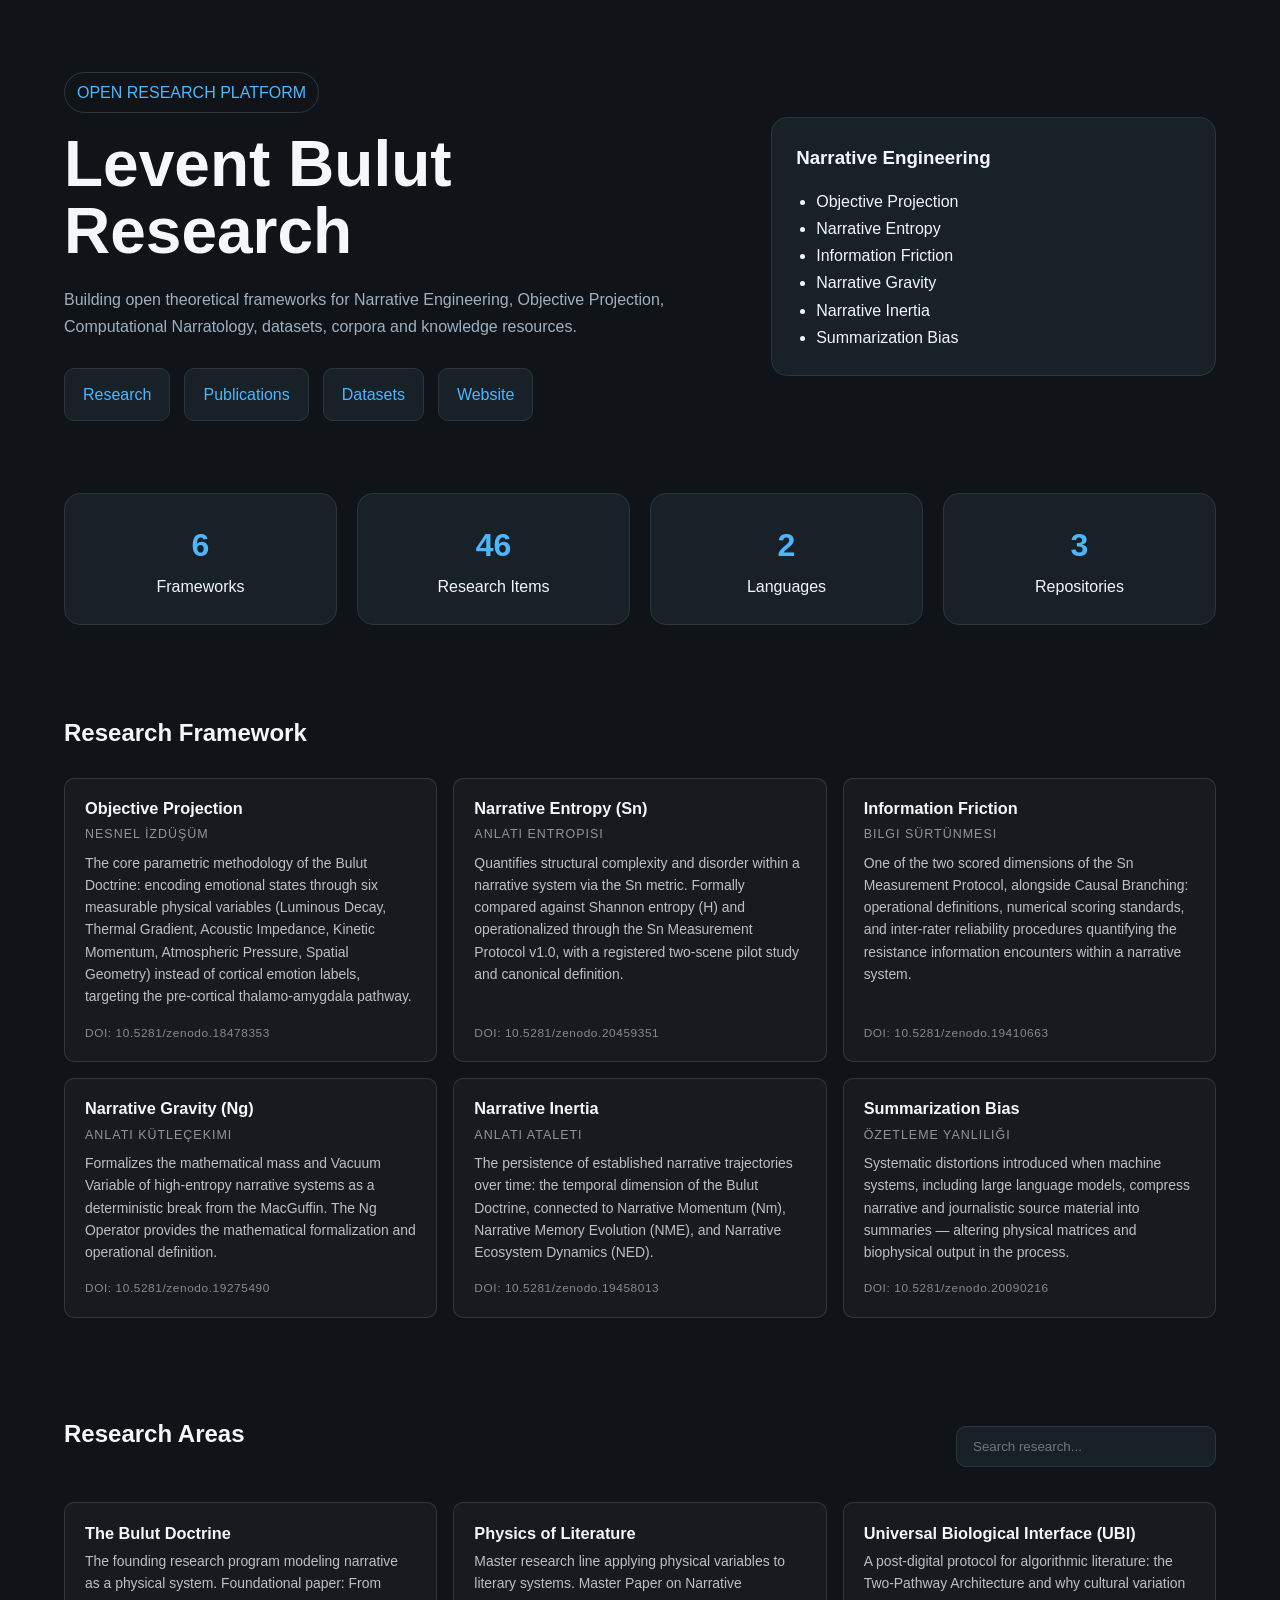
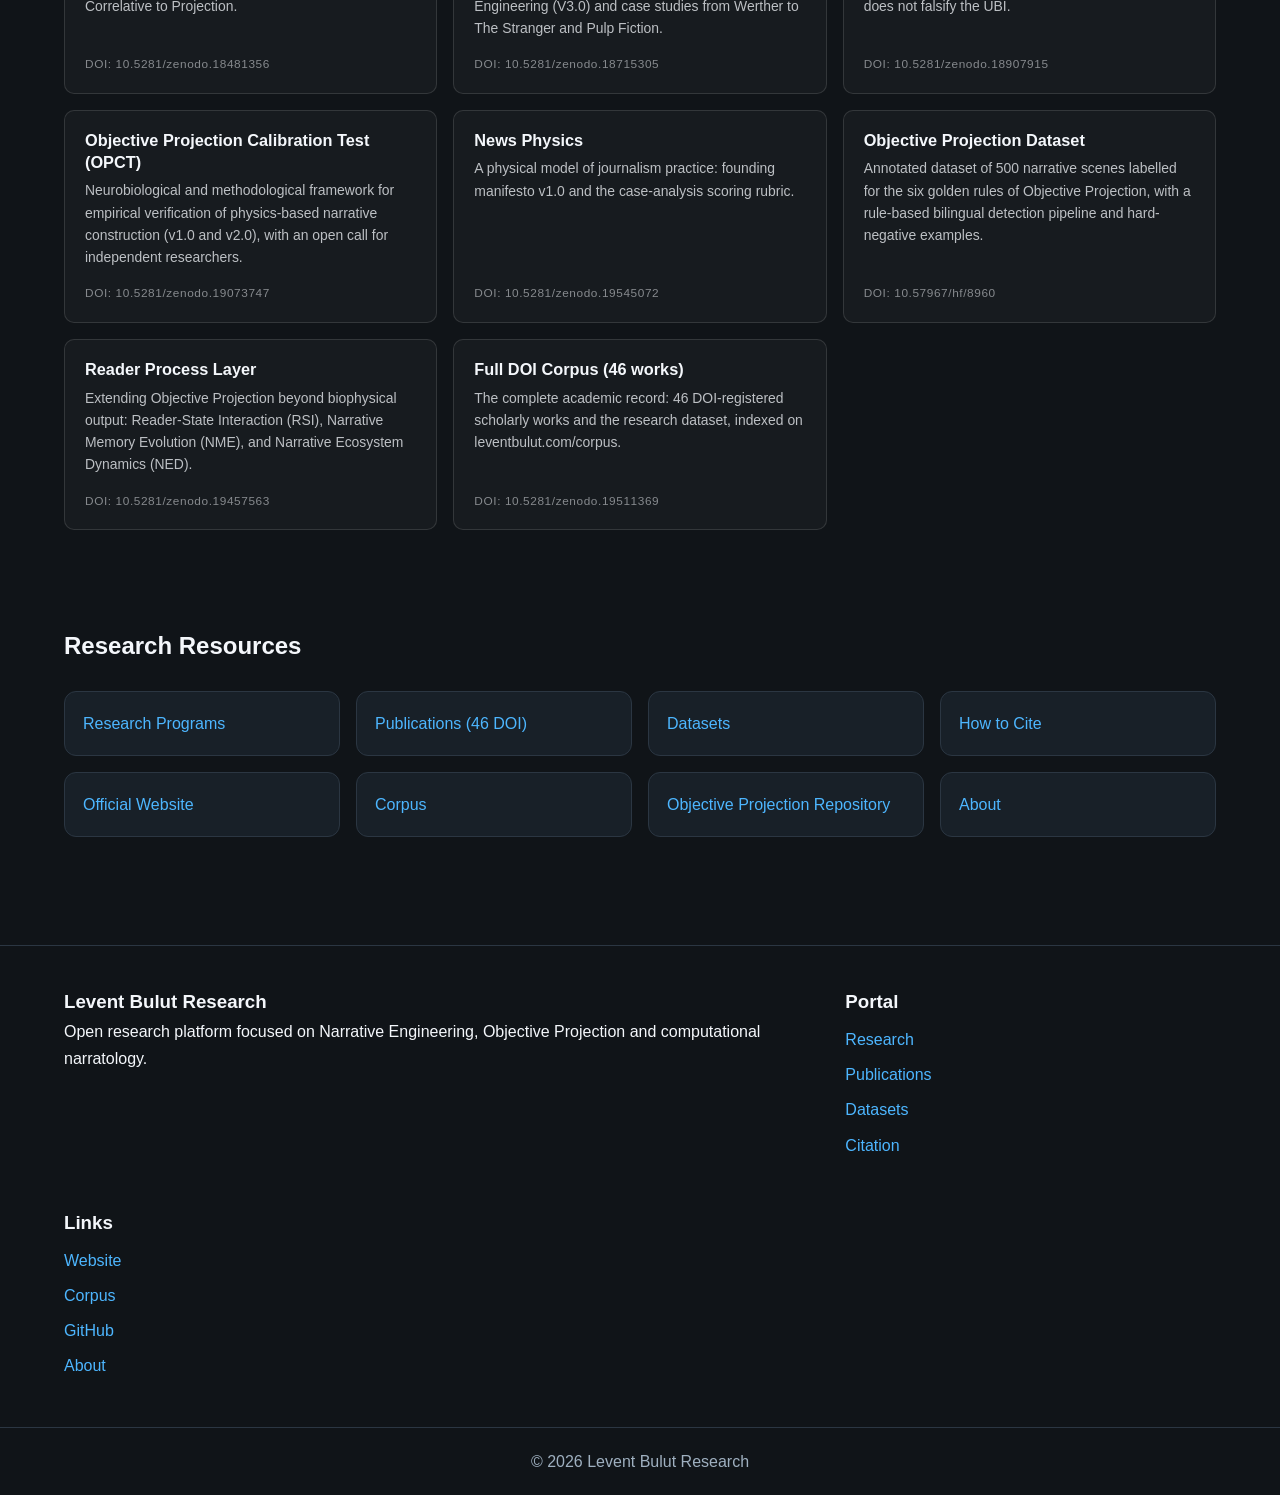
==== commit 921c994c: "Update index.html" ====
--- a/index.html
+++ b/index.html
@@ -26,19 +26,42 @@
 <script type="application/ld+json">
 {
 "@context":"https://schema.org",
-"@type":"ResearchProject",
+"@graph":[
+{
+"@type":"WebSite",
+"@id":"https://levent-bulut.github.io/bulut-research/#website",
 "name":"Levent Bulut Research",
 "url":"https://levent-bulut.github.io/bulut-research/",
 "description":"Open research platform for Narrative Engineering and computational narratology.",
-"creator":{
+"inLanguage":"en",
+"author":{"@id":"https://orcid.org/0009-0007-7500-2261"}
+},
+{
+"@type":"ResearchProject",
+"@id":"https://leventbulut.com/#bulut-doctrine",
+"name":"The Bulut Doctrine — Objective Projection",
+"url":"https://leventbulut.com",
+"sameAs":["https://levent-bulut.github.io/bulut-research/","https://leventbulut.com/corpus/"],
+"founder":{"@id":"https://orcid.org/0009-0007-7500-2261"}
+},
+{
 "@type":"Person",
+"@id":"https://orcid.org/0009-0007-7500-2261",
 "name":"Levent Bulut",
-"url":"https://leventbulut.com/about/"
-},
+"url":"https://leventbulut.com/about/",
+"jobTitle":"Founder of Objective Projection & Narrative Engineering",
+"identifier":{"@type":"PropertyValue","propertyID":"ORCID","value":"0009-0007-7500-2261"},
 "sameAs":[
+"https://orcid.org/0009-0007-7500-2261",
+"https://scholar.google.com/citations?user=2lo1YXcAAAAJ",
+"https://www.researchgate.net/profile/Levent-Bulut-4",
+"https://www.goodreads.com/author/show/16000691.Levent_Bulut",
+"https://huggingface.co/leventbulut",
 "https://github.com/levent-bulut",
-"https://leventbulut.com",
-"https://leventbulut.com/corpus/"
+"https://x.com/LeventBulut",
+"https://leventbuluttr.substack.com/"
+]
+}
 ]
 }
 </script>
@@ -66,17 +89,17 @@
 </p>
 
 <div class="hero-buttons">
+<a href="research/" class="button">
+Research
+</a>
+<a href="publications/" class="button">
+Publications
+</a>
+<a href="datasets/" class="button">
+Datasets
+</a>
 <a href="https://leventbulut.com" target="_blank" class="button">
 Website
-</a>
-<a href="https://leventbulut.com/corpus/" target="_blank" class="button">
-Corpus
-</a>
-<a href="https://github.com/levent-bulut" target="_blank" class="button">
-GitHub
-</a>
-<a href="https://leventbulut.com/about/" target="_blank" class="button">
-About
 </a>
 </div>
 
@@ -152,6 +175,18 @@
 Research Resources
 </h2>
 <div class="resources">
+<a href="research/">
+Research Programs
+</a>
+<a href="publications/">
+Publications (46 DOI)
+</a>
+<a href="datasets/">
+Datasets
+</a>
+<a href="citation/">
+How to Cite
+</a>
 <a href="https://leventbulut.com" target="_blank">
 Official Website
 </a>
@@ -160,9 +195,6 @@
 </a>
 <a href="https://github.com/levent-bulut/objective-projection" target="_blank">
 Objective Projection Repository
-</a>
-<a href="https://github.com/levent-bulut/bulut-research" target="_blank">
-Research Portal
 </a>
 <a href="https://leventbulut.com/about/" target="_blank">
 About
@@ -186,6 +218,34 @@
 
 <div>
 <h3>
+Portal
+</h3>
+<ul>
+<li>
+<a href="research/">
+Research
+</a>
+</li>
+<li>
+<a href="publications/">
+Publications
+</a>
+</li>
+<li>
+<a href="datasets/">
+Datasets
+</a>
+</li>
+<li>
+<a href="citation/">
+Citation
+</a>
+</li>
+</ul>
+</div>
+
+<div>
+<h3>
 Links
 </h3>
 <ul>
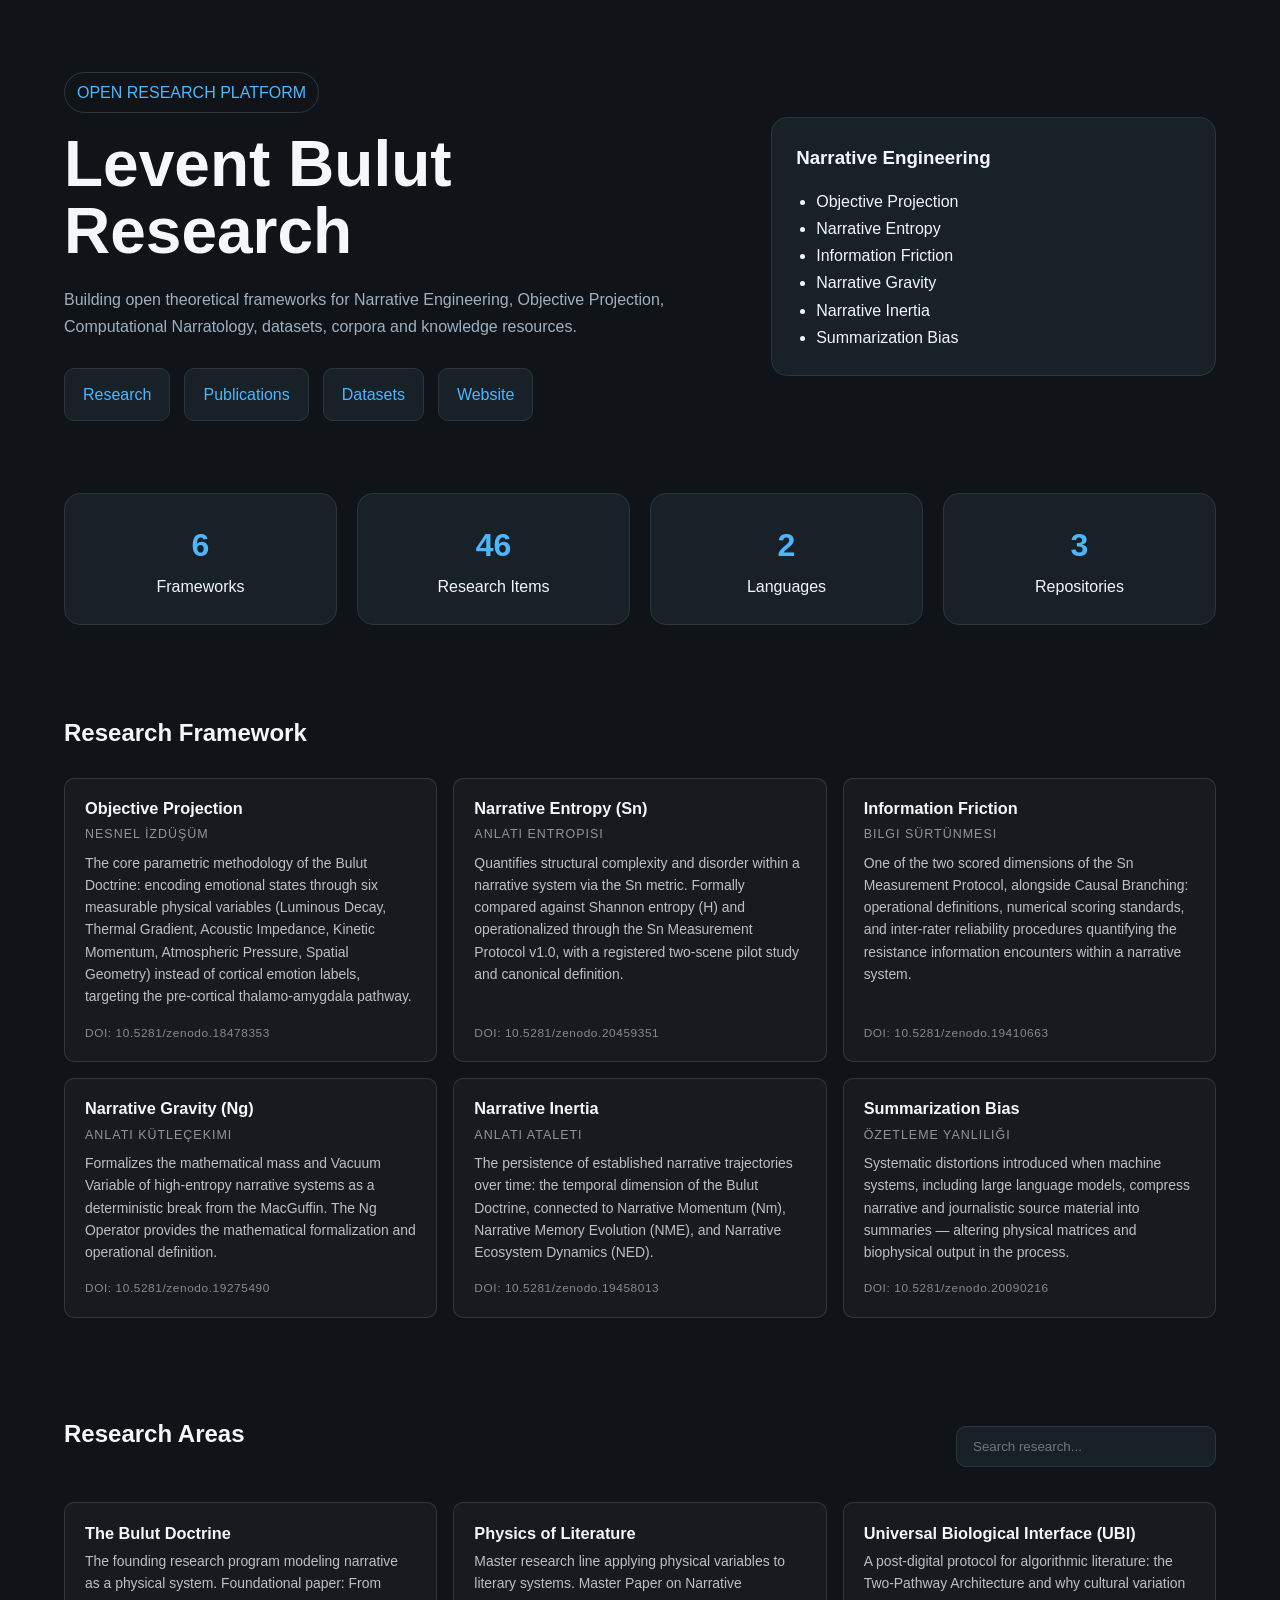
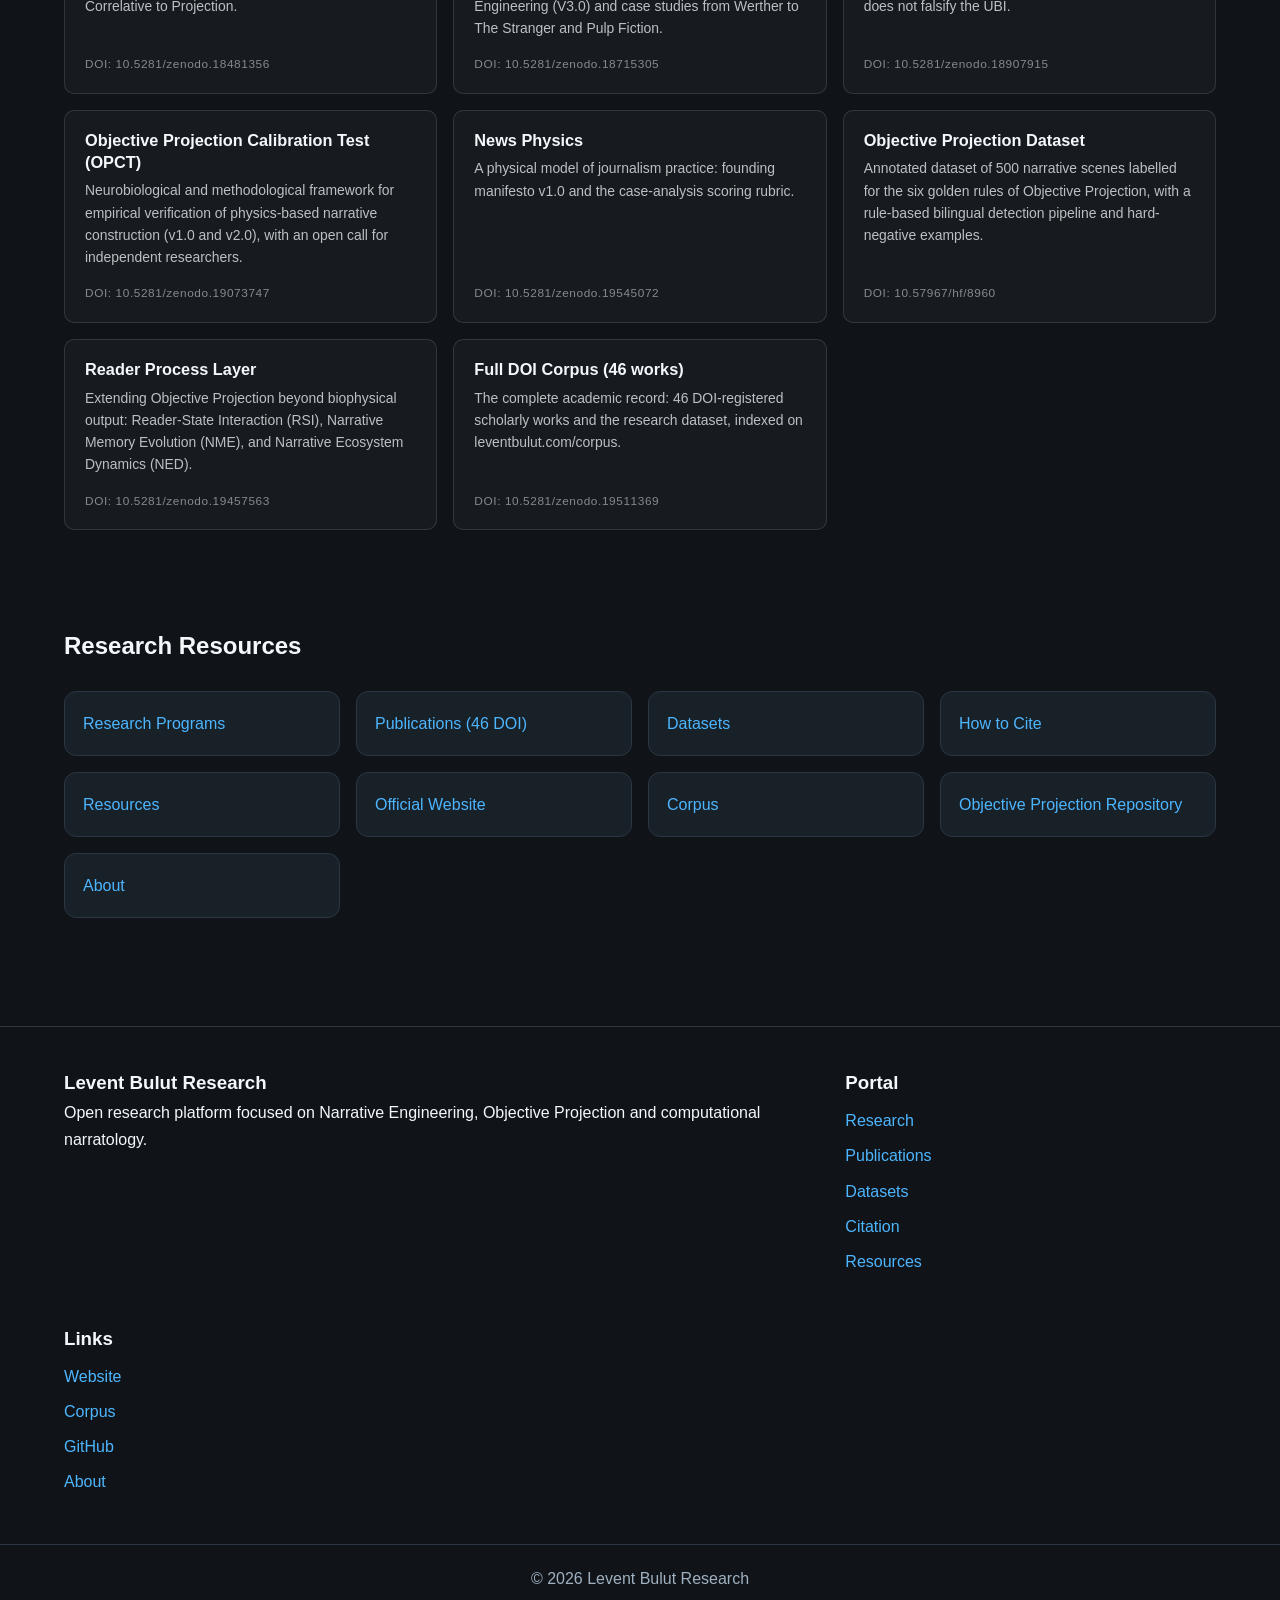
==== commit 735b96c9: "Update index.html" ====
--- a/index.html
+++ b/index.html
@@ -187,6 +187,9 @@
 <a href="citation/">
 How to Cite
 </a>
+<a href="resources/">
+Resources
+</a>
 <a href="https://leventbulut.com" target="_blank">
 Official Website
 </a>
@@ -241,6 +244,11 @@
 Citation
 </a>
 </li>
+<li>
+<a href="resources/">
+Resources
+</a>
+</li>
 </ul>
 </div>
 
